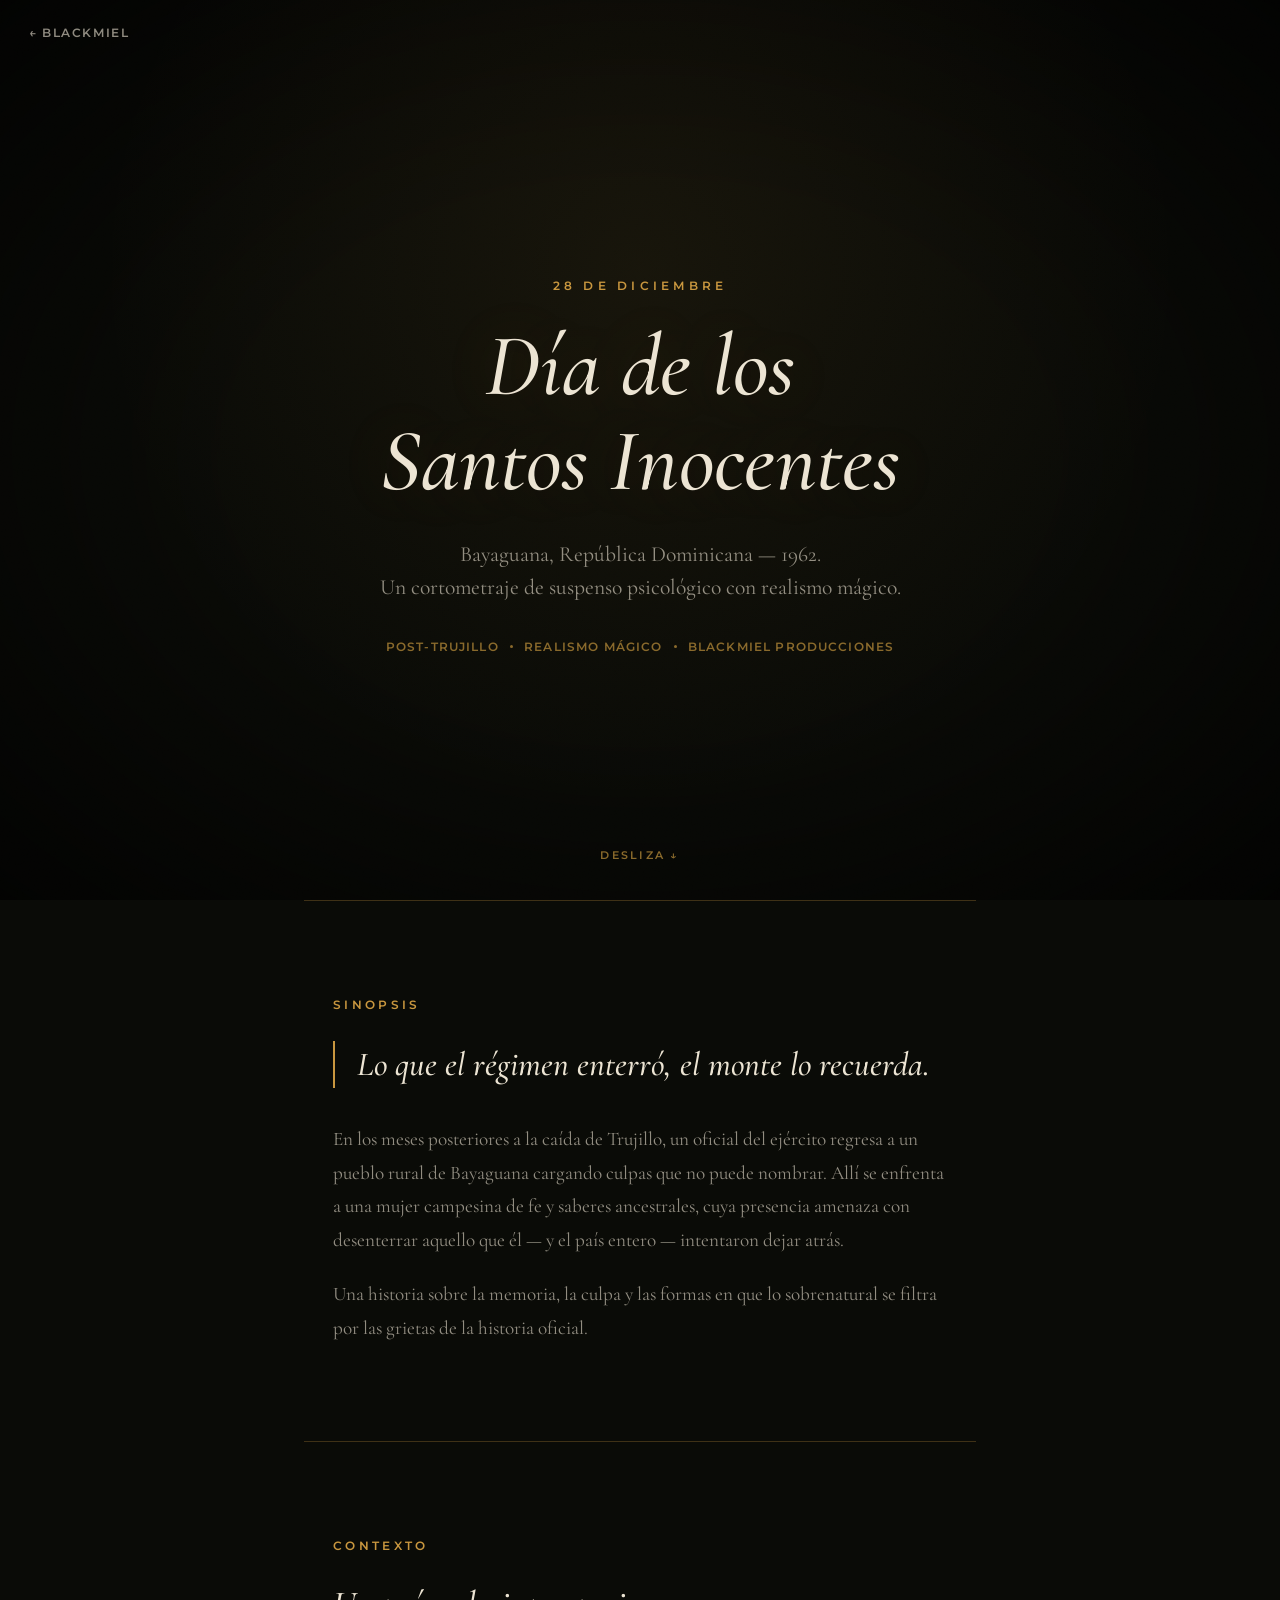
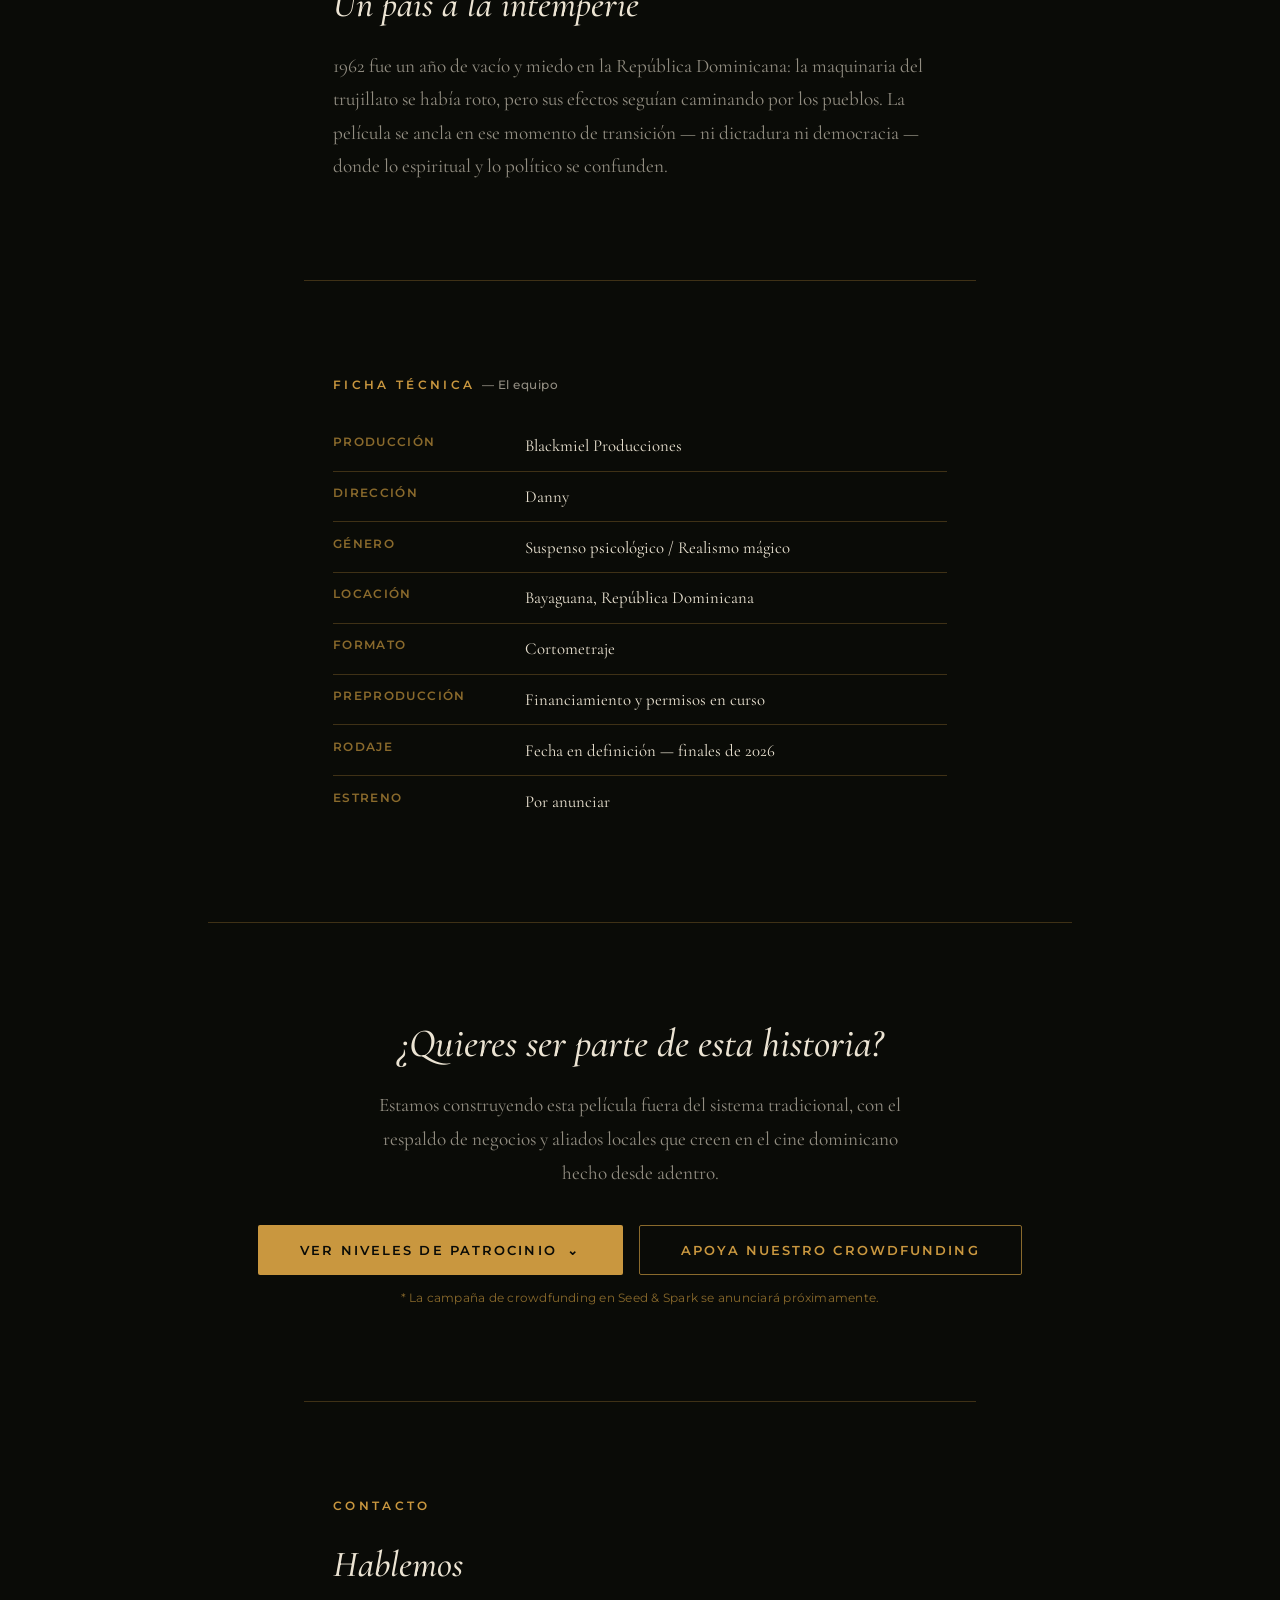
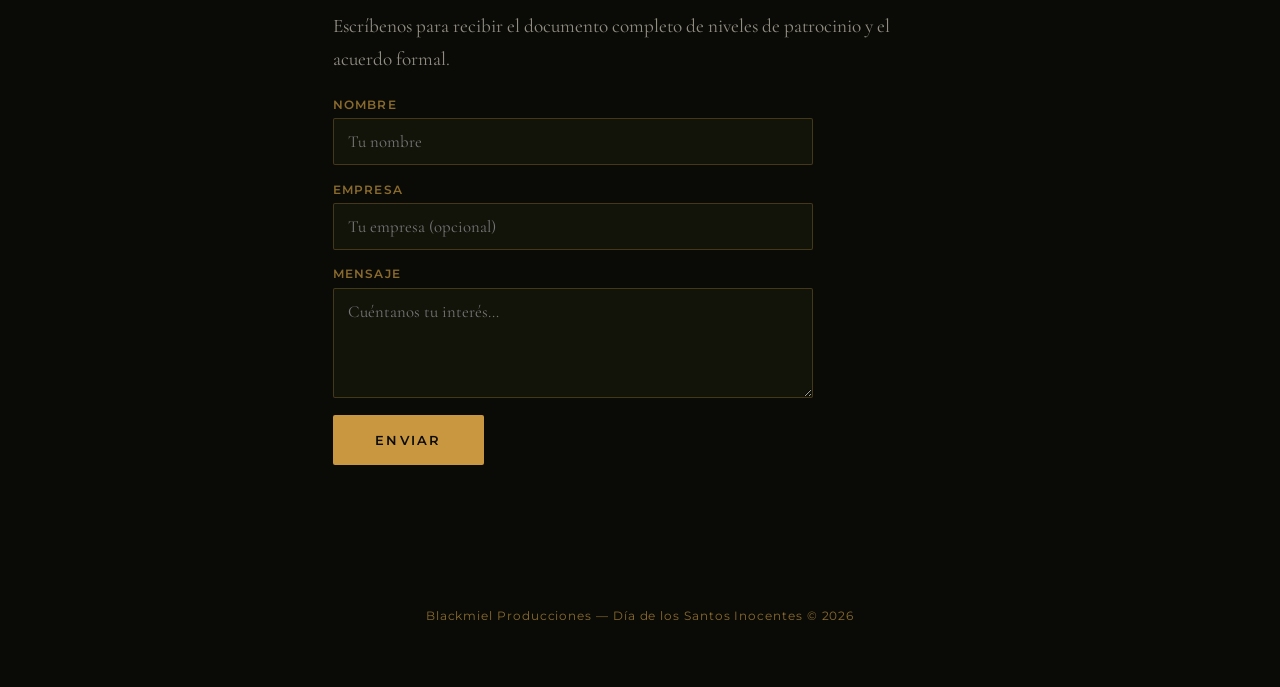
==== dia-de-los-santos-inocentes.html @ 409fcb4c "Sitio blackmiel: intro animada, selector de perfiles, portafolio con carruseles y microsite de campa" ====
<!DOCTYPE html>
<html lang="es">
<head>
  <meta charset="UTF-8">
  <meta name="viewport" content="width=device-width, initial-scale=1.0">
  <title>Día de los Santos Inocentes — Blackmiel Producciones</title>
  <meta name="description" content="Día de los Santos Inocentes — cortometraje de suspenso psicológico con realismo mágico. Bayaguana, República Dominicana, 1962.">
  <link rel="icon" type="image/png" sizes="16x16" href="assets/favicon-16.png">
  <link rel="icon" type="image/png" sizes="32x32" href="assets/favicon-32.png">
  <link rel="icon" type="image/png" sizes="512x512" href="assets/favicon.png">
  <link rel="apple-touch-icon" href="assets/apple-touch-icon.png">
  <link rel="preconnect" href="https://fonts.googleapis.com">
  <link rel="preconnect" href="https://fonts.gstatic.com" crossorigin>
  <link href="https://fonts.googleapis.com/css2?family=Cormorant+Garamond:ital,wght@0,400;0,500;0,600;1,400;1,500&family=Montserrat:wght@500;600;700&display=swap" rel="stylesheet">
  <link rel="stylesheet" href="css/santos-inocentes.css">
</head>
<body class="dsi">

  <div class="dsi__vignette"></div>
  <div class="dsi__grain"></div>

  <a class="dsi__back" href="index.html">← blackmiel</a>

  <header class="dsi__hero">
    <p class="dsi__kicker">28 de diciembre</p>
    <h1 class="dsi__title">Día de los<br>Santos Inocentes</h1>
    <p class="dsi__subtitle">Bayaguana, República Dominicana — 1962.<br>Un cortometraje de suspenso psicológico con realismo mágico.</p>
    <div class="dsi__tags">
      <span>Post-Trujillo</span>
      <span class="dsi__tag-dot"></span>
      <span>Realismo mágico</span>
      <span class="dsi__tag-dot"></span>
      <span>Blackmiel Producciones</span>
    </div>
    <p class="dsi__scroll-cue">Desliza ↓</p>
  </header>

  <main>
    <section class="dsi__section dsi__reveal" id="sinopsis">
      <p class="dsi__label">Sinopsis</p>
      <blockquote class="dsi__pullquote">Lo que el régimen enterró, el monte lo recuerda.</blockquote>
      <p class="dsi__body">En los meses posteriores a la caída de Trujillo, un oficial del ejército regresa a un pueblo rural de Bayaguana cargando culpas que no puede nombrar. Allí se enfrenta a una mujer campesina de fe y saberes ancestrales, cuya presencia amenaza con desenterrar aquello que él — y el país entero — intentaron dejar atrás.</p>
      <p class="dsi__body">Una historia sobre la memoria, la culpa y las formas en que lo sobrenatural se filtra por las grietas de la historia oficial.</p>
    </section>

    <section class="dsi__section dsi__reveal" id="contexto">
      <p class="dsi__label">Contexto</p>
      <h2 class="dsi__subhead">Un país a la intemperie</h2>
      <p class="dsi__body">1962 fue un año de vacío y miedo en la República Dominicana: la maquinaria del trujillato se había roto, pero sus efectos seguían caminando por los pueblos. La película se ancla en ese momento de transición — ni dictadura ni democracia — donde lo espiritual y lo político se confunden.</p>
    </section>

    <section class="dsi__section dsi__reveal" id="ficha">
      <p class="dsi__label">Ficha técnica <span class="dsi__label-sub">— El equipo</span></p>
      <dl class="dsi__specs">
        <div class="dsi__spec"><dt>Producción</dt><dd>Blackmiel Producciones</dd></div>
        <div class="dsi__spec"><dt>Dirección</dt><dd>Danny</dd></div>
        <div class="dsi__spec"><dt>Género</dt><dd>Suspenso psicológico / Realismo mágico</dd></div>
        <div class="dsi__spec"><dt>Locación</dt><dd>Bayaguana, República Dominicana</dd></div>
        <div class="dsi__spec"><dt>Formato</dt><dd>Cortometraje</dd></div>
        <div class="dsi__spec"><dt>Preproducción</dt><dd>Financiamiento y permisos en curso</dd></div>
        <div class="dsi__spec"><dt>Rodaje</dt><dd>Fecha en definición — finales de 2026</dd></div>
        <div class="dsi__spec"><dt>Estreno</dt><dd>Por anunciar</dd></div>
      </dl>
    </section>

    <section class="dsi__section dsi__cta dsi__reveal" id="patrocinio">
      <h2 class="dsi__cta-title">¿Quieres ser parte de esta historia?</h2>
      <p class="dsi__body">Estamos construyendo esta película fuera del sistema tradicional, con el respaldo de negocios y aliados locales que creen en el cine dominicano hecho desde adentro.</p>

      <div class="dsi__cta-actions">
        <button class="dsi__btn" id="btnTogglePatrocinio" type="button" aria-expanded="false" aria-controls="patrocinioPanel">
          Ver niveles de patrocinio <span class="dsi__btn-chevron">⌄</span>
        </button>
        <button class="dsi__btn dsi__btn--ghost" id="btnCrowdfunding" type="button" aria-describedby="crowdfundingNote">
          Apoya nuestro crowdfunding
        </button>
      </div>
      <p class="dsi__cta-note" id="crowdfundingNote">* La campaña de crowdfunding en Seed &amp; Spark se anunciará próximamente.</p>

      <div class="dsi__panel" id="patrocinioPanel">
        <p class="dsi__label">Patrocinio Cultural</p>
        <h3 class="dsi__subhead">Súmate a contar esta historia</h3>
        <p class="dsi__body">No buscamos inversionistas — buscamos aliados que crean en el valor cultural de contar nuestras propias historias. A cambio de tu respaldo, tu marca se convierte en parte del viaje de esta película.</p>

        <div class="dsi__tiers">
          <article class="dsi__tier">
            <p class="dsi__tier-num">Nivel I</p>
            <h4 class="dsi__tier-name">Patrocinio de entrada</h4>
            <ul class="dsi__tier-list">
              <li>Mención en créditos</li>
              <li>Contenido en redes sociales</li>
            </ul>
          </article>
          <article class="dsi__tier">
            <p class="dsi__tier-num">Nivel II</p>
            <h4 class="dsi__tier-name">Patrocinio de apoyo</h4>
            <ul class="dsi__tier-list">
              <li>Todo lo del Nivel I</li>
              <li>Logo en materiales de producción</li>
            </ul>
          </article>
          <article class="dsi__tier">
            <p class="dsi__tier-num">Nivel III</p>
            <h4 class="dsi__tier-name">Patrocinio colaborador</h4>
            <ul class="dsi__tier-list">
              <li>Todo lo anterior</li>
              <li>Contenido de marca en set</li>
            </ul>
          </article>
          <article class="dsi__tier">
            <p class="dsi__tier-num">Nivel IV</p>
            <h4 class="dsi__tier-name">Patrocinio aliado</h4>
            <ul class="dsi__tier-list">
              <li>Todo lo anterior</li>
              <li>Invitación al set de rodaje</li>
            </ul>
          </article>
          <article class="dsi__tier">
            <p class="dsi__tier-num">Nivel V</p>
            <h4 class="dsi__tier-name">Patrocinio destacado</h4>
            <ul class="dsi__tier-list">
              <li>Todo lo anterior</li>
              <li>Entradas al estreno</li>
            </ul>
          </article>
          <article class="dsi__tier dsi__tier--top">
            <p class="dsi__tier-num">Nivel VI</p>
            <h4 class="dsi__tier-name">Patrocinador principal</h4>
            <ul class="dsi__tier-list">
              <li>Todo lo anterior</li>
              <li>Crédito de Productor Asociado</li>
            </ul>
          </article>
        </div>
      </div>
    </section>

    <section class="dsi__section dsi__reveal" id="contacto-dsi">
      <p class="dsi__label">Contacto</p>
      <h2 class="dsi__subhead">Hablemos</h2>
      <p class="dsi__body">Escríbenos para recibir el documento completo de niveles de patrocinio y el acuerdo formal.</p>

      <form class="dsi__form" id="dsiForm" novalidate>
        <label>Nombre<input type="text" name="nombre" placeholder="Tu nombre" required></label>
        <label>Empresa<input type="text" name="empresa" placeholder="Tu empresa (opcional)"></label>
        <label>Mensaje<textarea name="mensaje" rows="4" placeholder="Cuéntanos tu interés…" required></textarea></label>
        <button class="dsi__btn" type="submit">Enviar</button>
        <p class="dsi__form-ok" id="dsiFormOk" hidden>Gracias, te responderemos pronto.</p>
      </form>
    </section>
  </main>

  <footer class="dsi__footer">
    <p>Blackmiel Producciones — Día de los Santos Inocentes © 2026</p>
  </footer>

  <script src="js/santos-inocentes.js"></script>
</body>
</html>
---- css/santos-inocentes.css ----
/* ============================================================
   Día de los Santos Inocentes — microsite de campaña
   Estética distinta al resto de blackmiel: ficha de época,
   oro envejecido sobre negro-verde nocturno, tipografía serif.
   ============================================================ */

:root {
  --dsi-bg: #0a0b07;
  --dsi-bg-alt: #121309;
  --dsi-gold: #c9973f;
  --dsi-gold-dim: #8a6a2c;
  --dsi-cream: #ece4d3;
  --dsi-fog: rgba(236, 228, 211, 0.6);
  --dsi-line: rgba(201, 151, 63, 0.28);
}

* { margin: 0; padding: 0; box-sizing: border-box; }

html, body.dsi {
  background: var(--dsi-bg);
  color: var(--dsi-cream);
  font-family: 'Cormorant Garamond', Georgia, serif;
}

body.dsi { overflow-x: hidden; }

img { max-width: 100%; }
a { color: inherit; }

/* ---------- textura: viñeta + grano ---------- */

.dsi__vignette {
  position: fixed;
  inset: 0;
  z-index: 1;
  pointer-events: none;
  background:
    radial-gradient(ellipse at 50% 30%, rgba(201, 151, 63, 0.07), transparent 60%),
    radial-gradient(ellipse at center, transparent 40%, rgba(0, 0, 0, 0.75) 100%);
}

.dsi__grain {
  position: fixed;
  inset: 0;
  z-index: 1;
  pointer-events: none;
  opacity: 0.05;
  mix-blend-mode: overlay;
  background-image: url("data:image/svg+xml,%3Csvg xmlns='http://www.w3.org/2000/svg' width='140' height='140'%3E%3Cfilter id='n'%3E%3CfeTurbulence type='fractalNoise' baseFrequency='0.85' numOctaves='2' stitchTiles='stitch'/%3E%3C/filter%3E%3Crect width='100%25' height='100%25' filter='url(%23n)'/%3E%3C/svg%3E");
}

/* ---------- navegación de regreso ---------- */

.dsi__back {
  position: fixed;
  top: 1.6rem;
  left: 1.8rem;
  z-index: 10;
  font-family: 'Montserrat', sans-serif;
  font-size: 0.72rem;
  font-weight: 600;
  letter-spacing: 0.14em;
  text-transform: uppercase;
  color: var(--dsi-fog);
  text-decoration: none;
  transition: color 0.3s;
}

.dsi__back:hover { color: var(--dsi-gold); }

/* ---------- hero ---------- */

.dsi__hero {
  position: relative;
  z-index: 2;
  min-height: 100vh;
  display: flex;
  flex-direction: column;
  align-items: center;
  justify-content: center;
  text-align: center;
  padding: 6rem 1.5rem 4rem;
}

.dsi__kicker {
  font-family: 'Montserrat', sans-serif;
  font-size: 0.78rem;
  font-weight: 600;
  letter-spacing: 0.34em;
  text-transform: uppercase;
  color: var(--dsi-gold);
  margin-bottom: 1.6rem;
}

.dsi__title {
  font-weight: 500;
  font-style: italic;
  font-size: clamp(2.6rem, 8vw, 5.5rem);
  line-height: 1.08;
  color: var(--dsi-cream);
  text-shadow: 0 0 60px rgba(201, 151, 63, 0.2);
  margin-bottom: 1.8rem;
}

.dsi__subtitle {
  font-size: clamp(1.05rem, 2vw, 1.35rem);
  line-height: 1.55;
  color: var(--dsi-fog);
  max-width: 34rem;
  margin-bottom: 2.2rem;
}

.dsi__tags {
  display: flex;
  align-items: center;
  gap: 0.7rem;
  flex-wrap: wrap;
  justify-content: center;
  font-family: 'Montserrat', sans-serif;
  font-size: 0.72rem;
  font-weight: 600;
  letter-spacing: 0.1em;
  text-transform: uppercase;
  color: var(--dsi-gold-dim);
}

.dsi__tag-dot { width: 3px; height: 3px; border-radius: 50%; background: var(--dsi-gold-dim); }

.dsi__scroll-cue {
  position: absolute;
  bottom: 2.4rem;
  left: 50%;
  transform: translateX(-50%);
  font-family: 'Montserrat', sans-serif;
  font-size: 0.7rem;
  font-weight: 600;
  letter-spacing: 0.2em;
  text-transform: uppercase;
  color: var(--dsi-gold-dim);
  animation: dsi-bob 2.6s ease-in-out infinite;
}

@keyframes dsi-bob {
  0%, 100% { transform: translate(-50%, 0); opacity: 0.55; }
  50% { transform: translate(-50%, 8px); opacity: 1; }
}

/* ---------- secciones ---------- */

.dsi__section {
  position: relative;
  z-index: 2;
  max-width: 42rem;
  margin: 0 auto;
  padding: 6rem 1.8rem;
  border-top: 1px solid var(--dsi-line);
}

.dsi__reveal {
  opacity: 0;
  transform: translateY(26px);
  transition: opacity 1s ease, transform 1s ease;
}

.dsi__reveal.dsi__reveal--in {
  opacity: 1;
  transform: translateY(0);
}

.dsi__label {
  font-family: 'Montserrat', sans-serif;
  font-size: 0.75rem;
  font-weight: 600;
  letter-spacing: 0.28em;
  text-transform: uppercase;
  color: var(--dsi-gold);
  margin-bottom: 1.8rem;
}

.dsi__label-sub {
  color: var(--dsi-fog);
  letter-spacing: 0.04em;
  text-transform: none;
  font-weight: 500;
}

.dsi__pullquote {
  font-style: italic;
  font-weight: 500;
  font-size: clamp(1.5rem, 3.4vw, 2.1rem);
  line-height: 1.4;
  color: var(--dsi-cream);
  border-left: 2px solid var(--dsi-gold);
  padding-left: 1.4rem;
  margin-bottom: 2.2rem;
}

.dsi__subhead {
  font-weight: 500;
  font-style: italic;
  font-size: clamp(1.6rem, 3.6vw, 2.3rem);
  color: var(--dsi-cream);
  margin-bottom: 1.4rem;
}

.dsi__body {
  font-size: clamp(1.05rem, 1.8vw, 1.2rem);
  line-height: 1.75;
  color: var(--dsi-fog);
  margin-bottom: 1.3rem;
}

.dsi__body:last-child { margin-bottom: 0; }

/* ---------- ficha técnica ---------- */

.dsi__specs {
  display: flex;
  flex-direction: column;
}

.dsi__spec {
  display: grid;
  grid-template-columns: 11rem 1fr;
  gap: 1rem;
  padding: 0.9rem 0;
  border-bottom: 1px solid var(--dsi-line);
}

.dsi__spec:last-child { border-bottom: none; }

.dsi__spec dt {
  font-family: 'Montserrat', sans-serif;
  font-size: 0.72rem;
  font-weight: 600;
  letter-spacing: 0.12em;
  text-transform: uppercase;
  color: var(--dsi-gold-dim);
}

.dsi__spec dd {
  font-size: 1.05rem;
  color: var(--dsi-cream);
}

/* ---------- cta ---------- */

.dsi__cta {
  text-align: center;
  max-width: 54rem;
}

.dsi__cta-title {
  font-weight: 500;
  font-style: italic;
  font-size: clamp(1.7rem, 4vw, 2.5rem);
  color: var(--dsi-cream);
  margin-bottom: 1.4rem;
}

.dsi__cta > .dsi__body { max-width: 34rem; margin-left: auto; margin-right: auto; margin-bottom: 2.2rem; }

.dsi__btn {
  display: inline-block;
  border: 1px solid transparent;
  cursor: pointer;
  font-family: 'Montserrat', sans-serif;
  font-size: 0.82rem;
  font-weight: 600;
  letter-spacing: 0.16em;
  text-transform: uppercase;
  color: var(--dsi-bg);
  background: var(--dsi-gold);
  padding: 1rem 2.6rem;
  border-radius: 2px;
  text-decoration: none;
  transition: background 0.3s, box-shadow 0.3s, transform 0.3s, color 0.3s, border-color 0.3s;
}

.dsi__btn:hover {
  background: #ddb15c;
  box-shadow: 0 0 34px rgba(201, 151, 63, 0.4);
  transform: translateY(-1px);
}

.dsi__btn--ghost {
  background: transparent;
  color: var(--dsi-gold);
  border-color: var(--dsi-gold-dim);
}

.dsi__btn--ghost:hover {
  background: rgba(201, 151, 63, 0.08);
  border-color: var(--dsi-gold);
  box-shadow: none;
}

.dsi__btn-chevron {
  display: inline-block;
  margin-left: 0.3em;
  transition: transform 0.35s ease;
}

#btnTogglePatrocinio[aria-expanded="true"] .dsi__btn-chevron {
  transform: rotate(180deg);
}

.dsi__cta-actions {
  display: flex;
  gap: 1rem;
  flex-wrap: wrap;
  justify-content: center;
  margin-bottom: 1rem;
}

.dsi__cta-note {
  font-family: 'Montserrat', sans-serif;
  font-size: 0.74rem;
  color: var(--dsi-gold-dim);
  letter-spacing: 0.02em;
}

/* ---------- panel de patrocinio (desplegable) ---------- */

.dsi__panel {
  text-align: left;
  max-height: 0;
  opacity: 0;
  overflow: hidden;
  transition: max-height 0.7s cubic-bezier(0.4, 0, 0.2, 1), opacity 0.5s ease, margin-top 0.5s ease;
}

.dsi__panel--open {
  max-height: 3400px;
  opacity: 1;
  margin-top: 3rem;
}

.dsi__panel .dsi__label { text-align: left; }
.dsi__panel .dsi__subhead { text-align: left; }
.dsi__panel .dsi__body { text-align: left; max-width: none; margin-left: 0; margin-right: 0; }

.dsi__tiers {
  display: grid;
  grid-template-columns: repeat(auto-fit, minmax(15rem, 1fr));
  gap: 1px;
  background: var(--dsi-line);
  border: 1px solid var(--dsi-line);
  margin-top: 2.4rem;
}

.dsi__tier {
  background: var(--dsi-bg-alt);
  padding: 1.8rem 1.6rem;
}

.dsi__tier--top { background: rgba(201, 151, 63, 0.06); }

.dsi__tier-num {
  font-family: 'Montserrat', sans-serif;
  font-size: 0.7rem;
  font-weight: 600;
  letter-spacing: 0.18em;
  text-transform: uppercase;
  color: var(--dsi-gold);
  margin-bottom: 0.5rem;
}

.dsi__tier-name {
  font-weight: 500;
  font-style: italic;
  font-size: 1.3rem;
  color: var(--dsi-cream);
  margin-bottom: 1rem;
}

.dsi__tier-list { list-style: none; }

.dsi__tier-list li {
  position: relative;
  padding-left: 1.1rem;
  font-size: 0.95rem;
  color: var(--dsi-fog);
  line-height: 1.6;
}

.dsi__tier-list li::before {
  content: '—';
  position: absolute;
  left: 0;
  color: var(--dsi-gold-dim);
}

/* ---------- formulario de contacto ---------- */

.dsi__form {
  display: flex;
  flex-direction: column;
  gap: 1.1rem;
  max-width: 30rem;
}

.dsi__form label {
  display: flex;
  flex-direction: column;
  gap: 0.4rem;
  font-family: 'Montserrat', sans-serif;
  font-size: 0.72rem;
  font-weight: 600;
  letter-spacing: 0.1em;
  text-transform: uppercase;
  color: var(--dsi-gold-dim);
}

.dsi__form input,
.dsi__form textarea {
  background: var(--dsi-bg-alt);
  border: 1px solid var(--dsi-line);
  border-radius: 2px;
  color: var(--dsi-cream);
  font-family: 'Cormorant Garamond', Georgia, serif;
  font-size: 1.05rem;
  padding: 0.75rem 0.9rem;
  resize: vertical;
  transition: border-color 0.25s;
}

.dsi__form input:focus,
.dsi__form textarea:focus {
  outline: none;
  border-color: var(--dsi-gold);
}

.dsi__form .dsi__btn { align-self: flex-start; }

.dsi__form-ok {
  font-family: 'Montserrat', sans-serif;
  font-size: 0.8rem;
  color: var(--dsi-gold);
}

/* ---------- footer ---------- */

.dsi__footer {
  position: relative;
  z-index: 2;
  text-align: center;
  padding: 3rem 1.5rem 4rem;
  font-family: 'Montserrat', sans-serif;
  font-size: 0.72rem;
  letter-spacing: 0.08em;
  color: var(--dsi-gold-dim);
}

/* ============ RESPONSIVE ============ */

@media (max-width: 640px) {
  .dsi__section { padding: 4.5rem 1.4rem; }
  .dsi__spec { grid-template-columns: 1fr; gap: 0.25rem; }
}
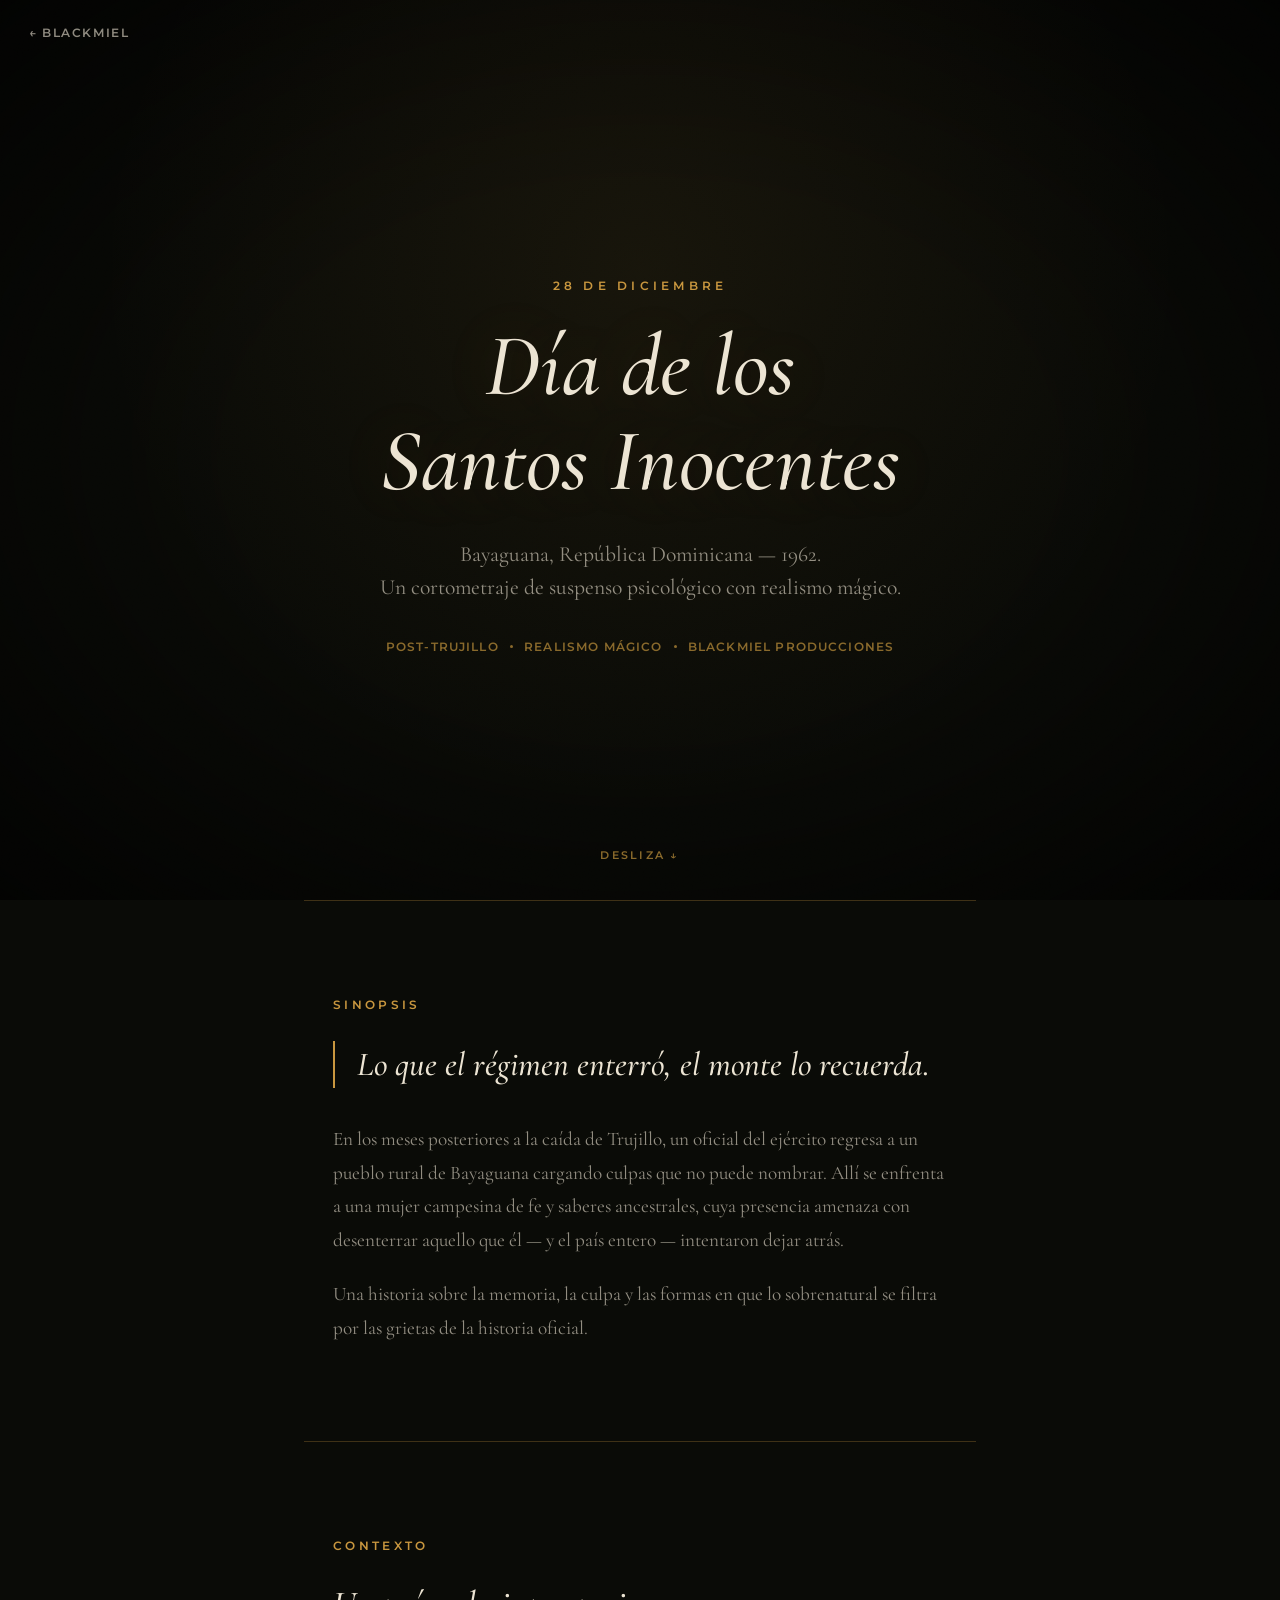
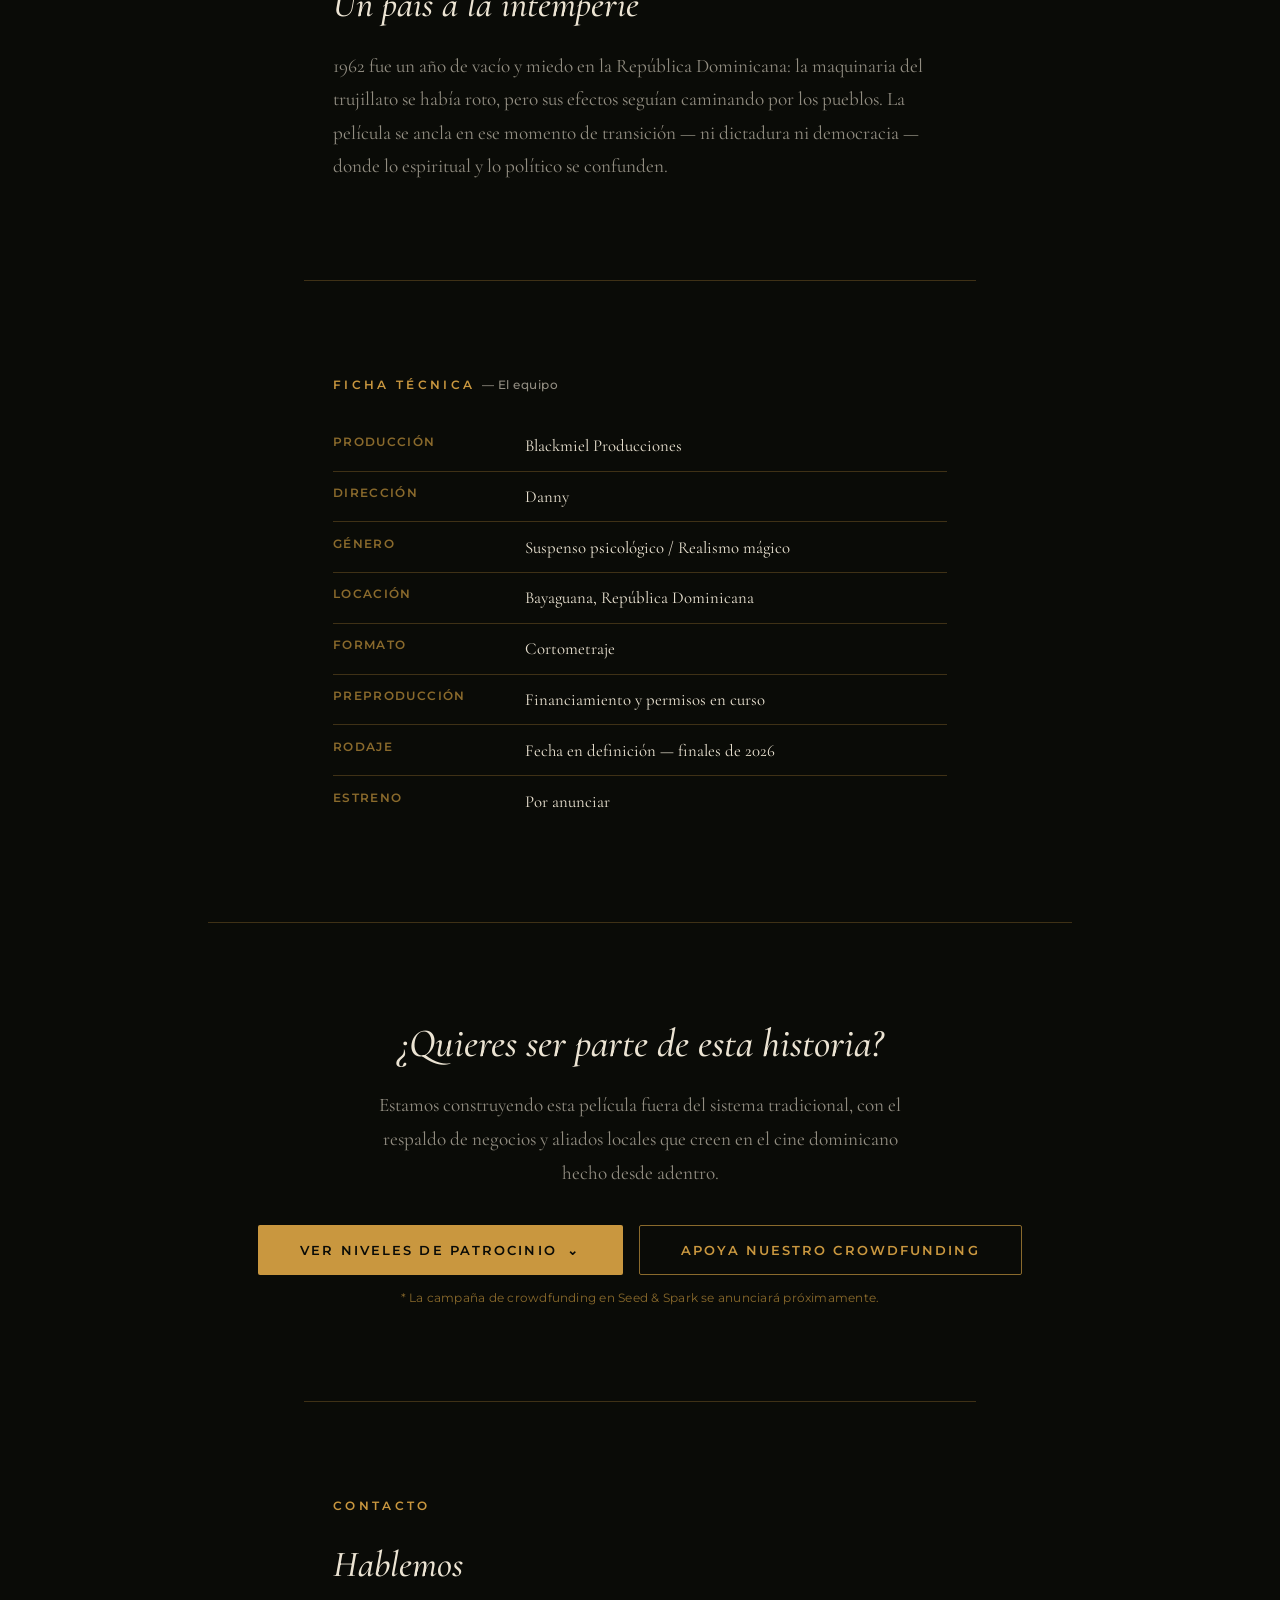
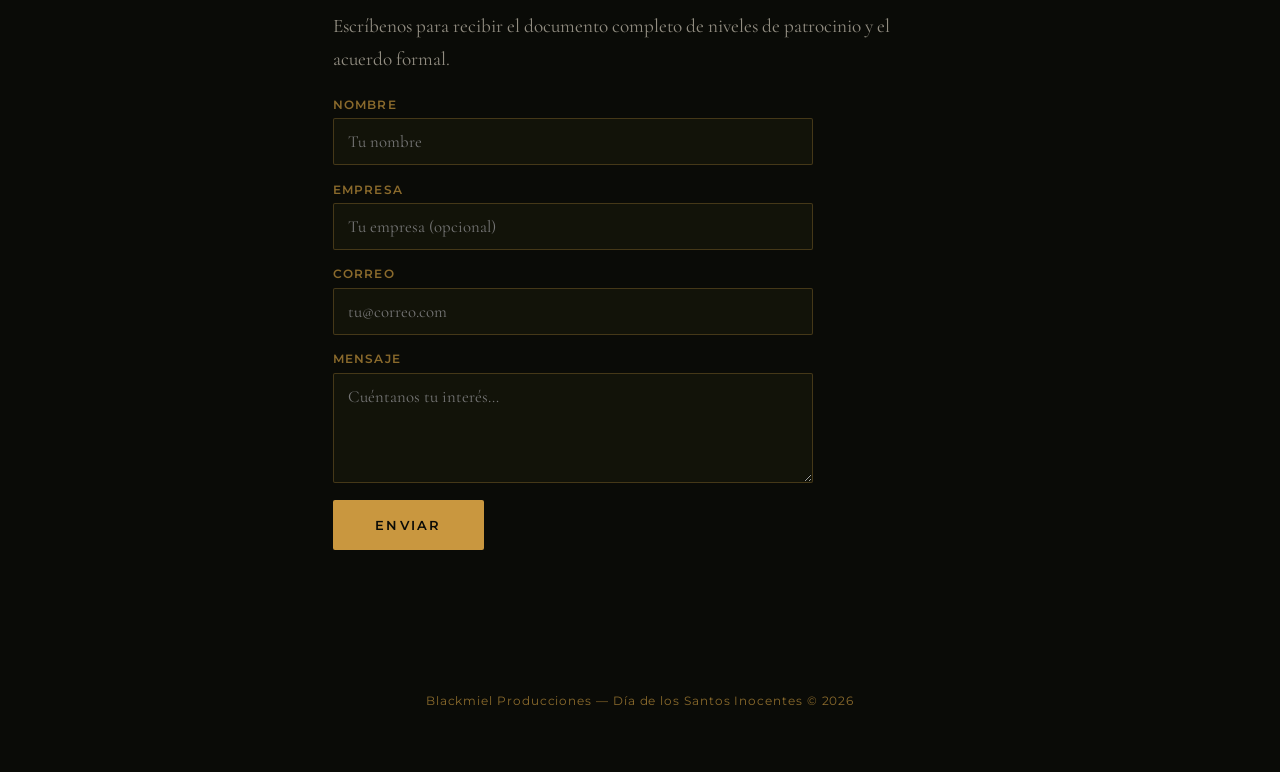
==== commit b85c24e5: "Formulario a Gmail, URLs limpias y panel inline de Cortometrajes - Formularios (Contacto y Santos In" ====
--- a/dia-de-los-santos-inocentes.html
+++ b/dia-de-los-santos-inocentes.html
@@ -19,7 +19,7 @@
   <div class="dsi__vignette"></div>
   <div class="dsi__grain"></div>
 
-  <a class="dsi__back" href="index.html">← blackmiel</a>
+  <a class="dsi__back" href="https://blackmiel.com/">← blackmiel</a>
 
   <header class="dsi__hero">
     <p class="dsi__kicker">28 de diciembre</p>
@@ -141,11 +141,15 @@
       <p class="dsi__body">Escríbenos para recibir el documento completo de niveles de patrocinio y el acuerdo formal.</p>
 
       <form class="dsi__form" id="dsiForm" novalidate>
+        <input type="hidden" name="_subject" value="Nuevo interés de patrocinio — Santos Inocentes">
+        <input type="text" name="_honey" style="display:none" tabindex="-1" autocomplete="off">
         <label>Nombre<input type="text" name="nombre" placeholder="Tu nombre" required></label>
         <label>Empresa<input type="text" name="empresa" placeholder="Tu empresa (opcional)"></label>
+        <label>Correo<input type="email" name="correo" placeholder="tu@correo.com" required></label>
         <label>Mensaje<textarea name="mensaje" rows="4" placeholder="Cuéntanos tu interés…" required></textarea></label>
         <button class="dsi__btn" type="submit">Enviar</button>
         <p class="dsi__form-ok" id="dsiFormOk" hidden>Gracias, te responderemos pronto.</p>
+        <p class="dsi__form-error" id="dsiFormError" hidden>No se pudo enviar. Escríbenos directo a blackmielrd@gmail.com.</p>
       </form>
     </section>
   </main>
--- a/css/santos-inocentes.css
+++ b/css/santos-inocentes.css
@@ -439,6 +439,14 @@
   color: var(--dsi-gold);
 }
 
+.dsi__form-error {
+  font-family: 'Montserrat', sans-serif;
+  font-size: 0.8rem;
+  color: #ff8a8a;
+}
+
+.dsi__btn[disabled] { opacity: 0.6; cursor: not-allowed; }
+
 /* ---------- footer ---------- */
 
 .dsi__footer {
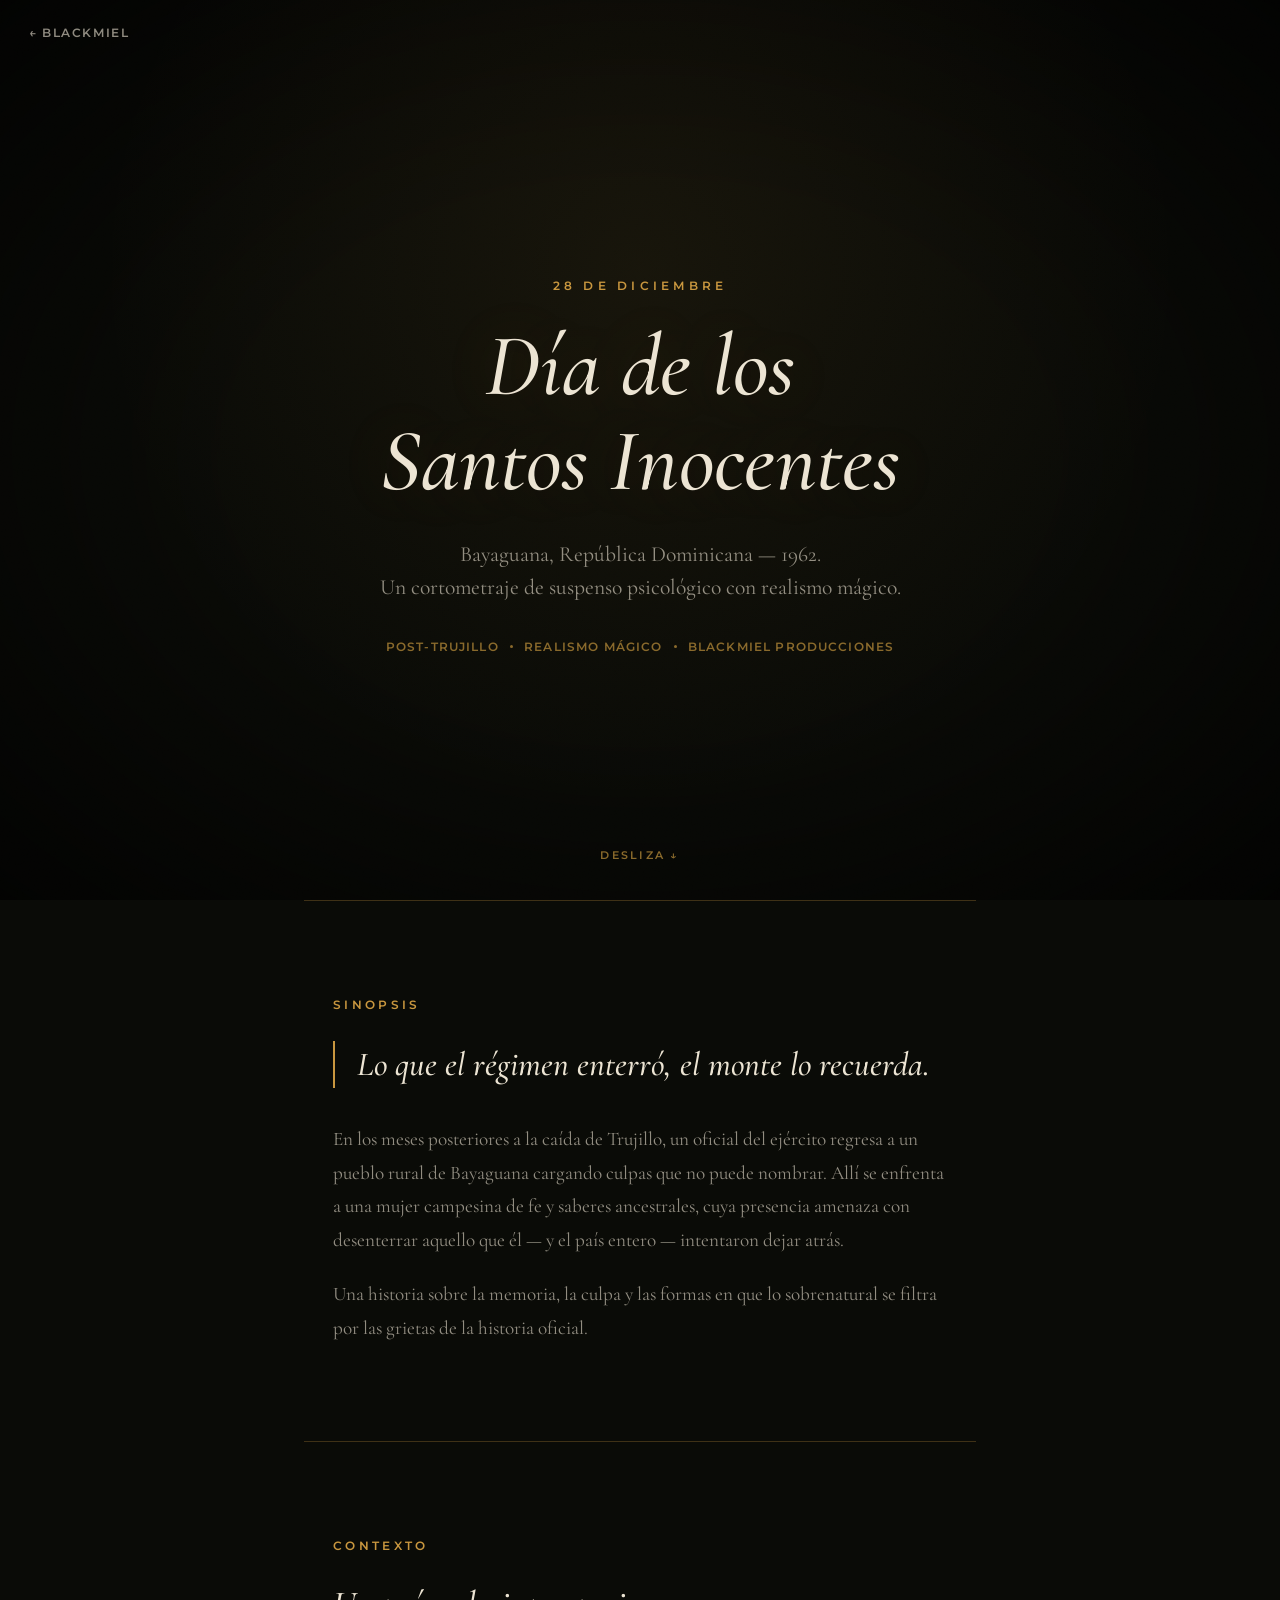
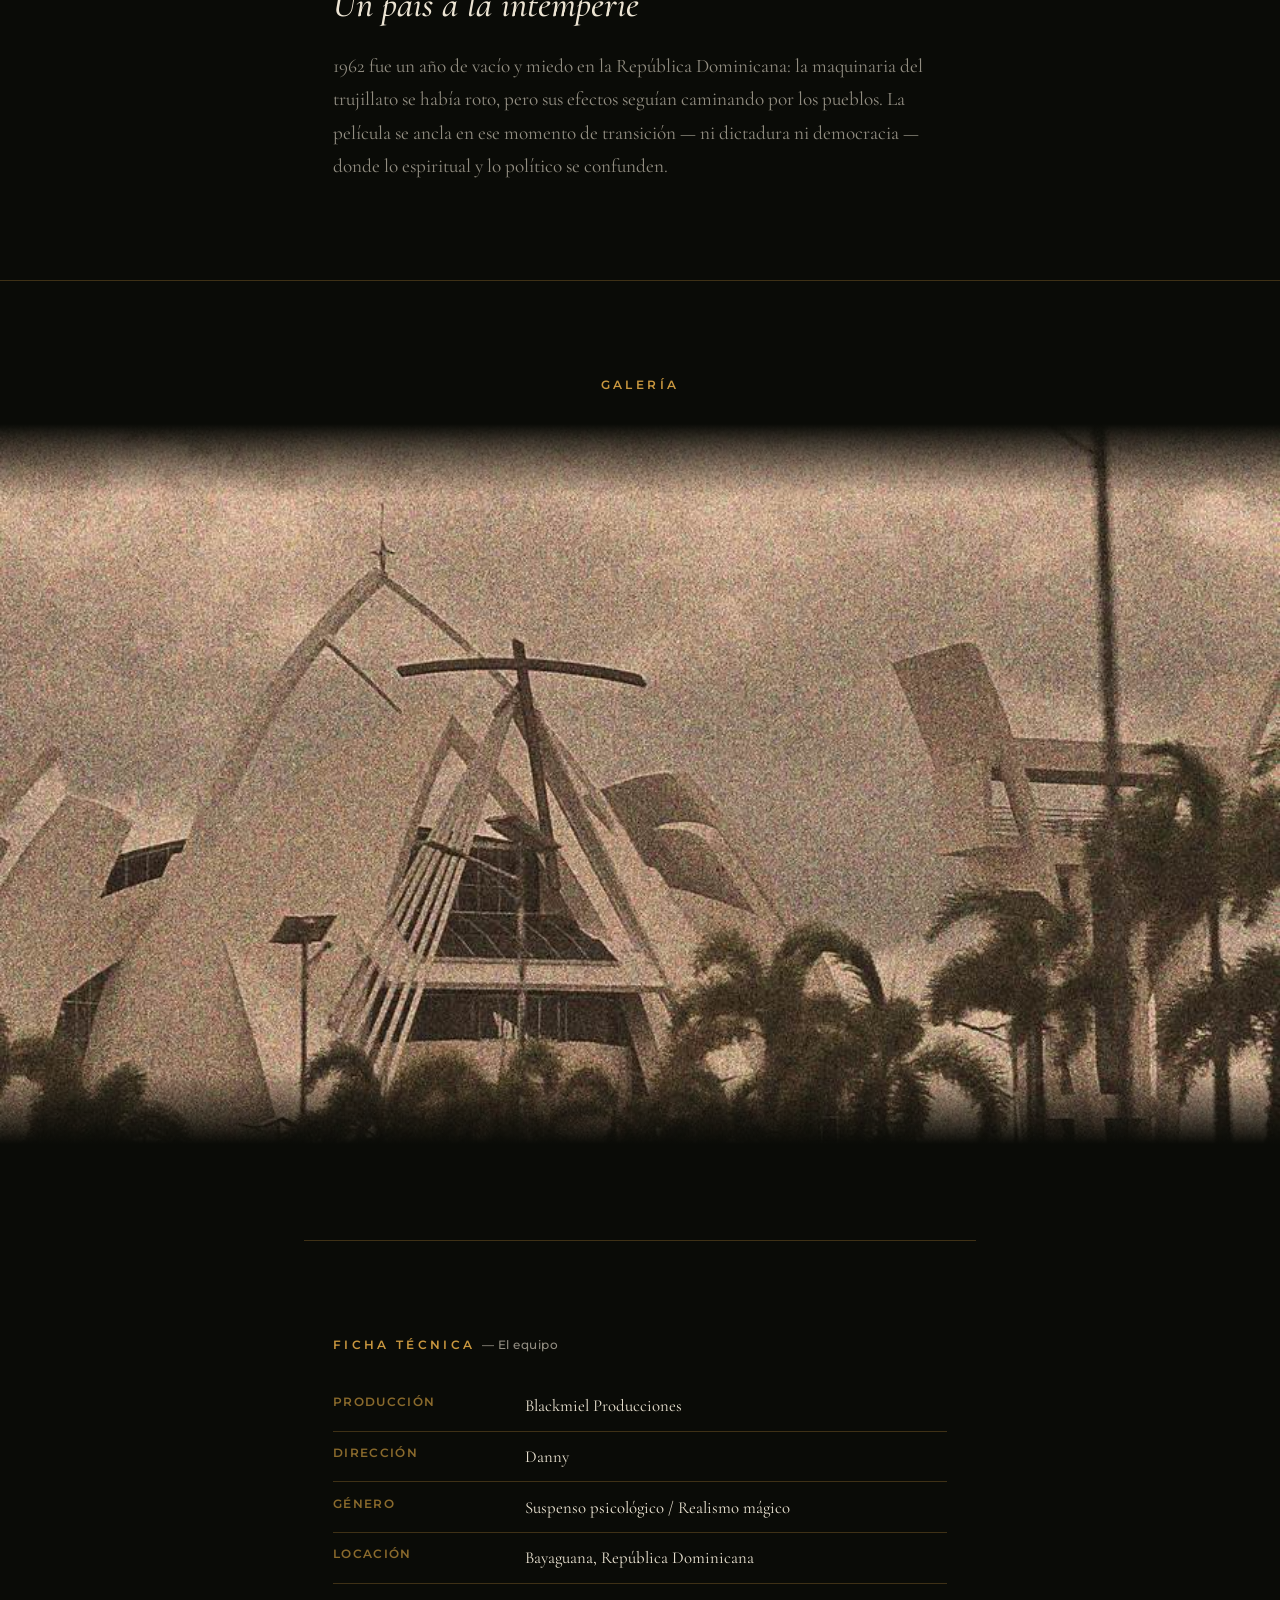
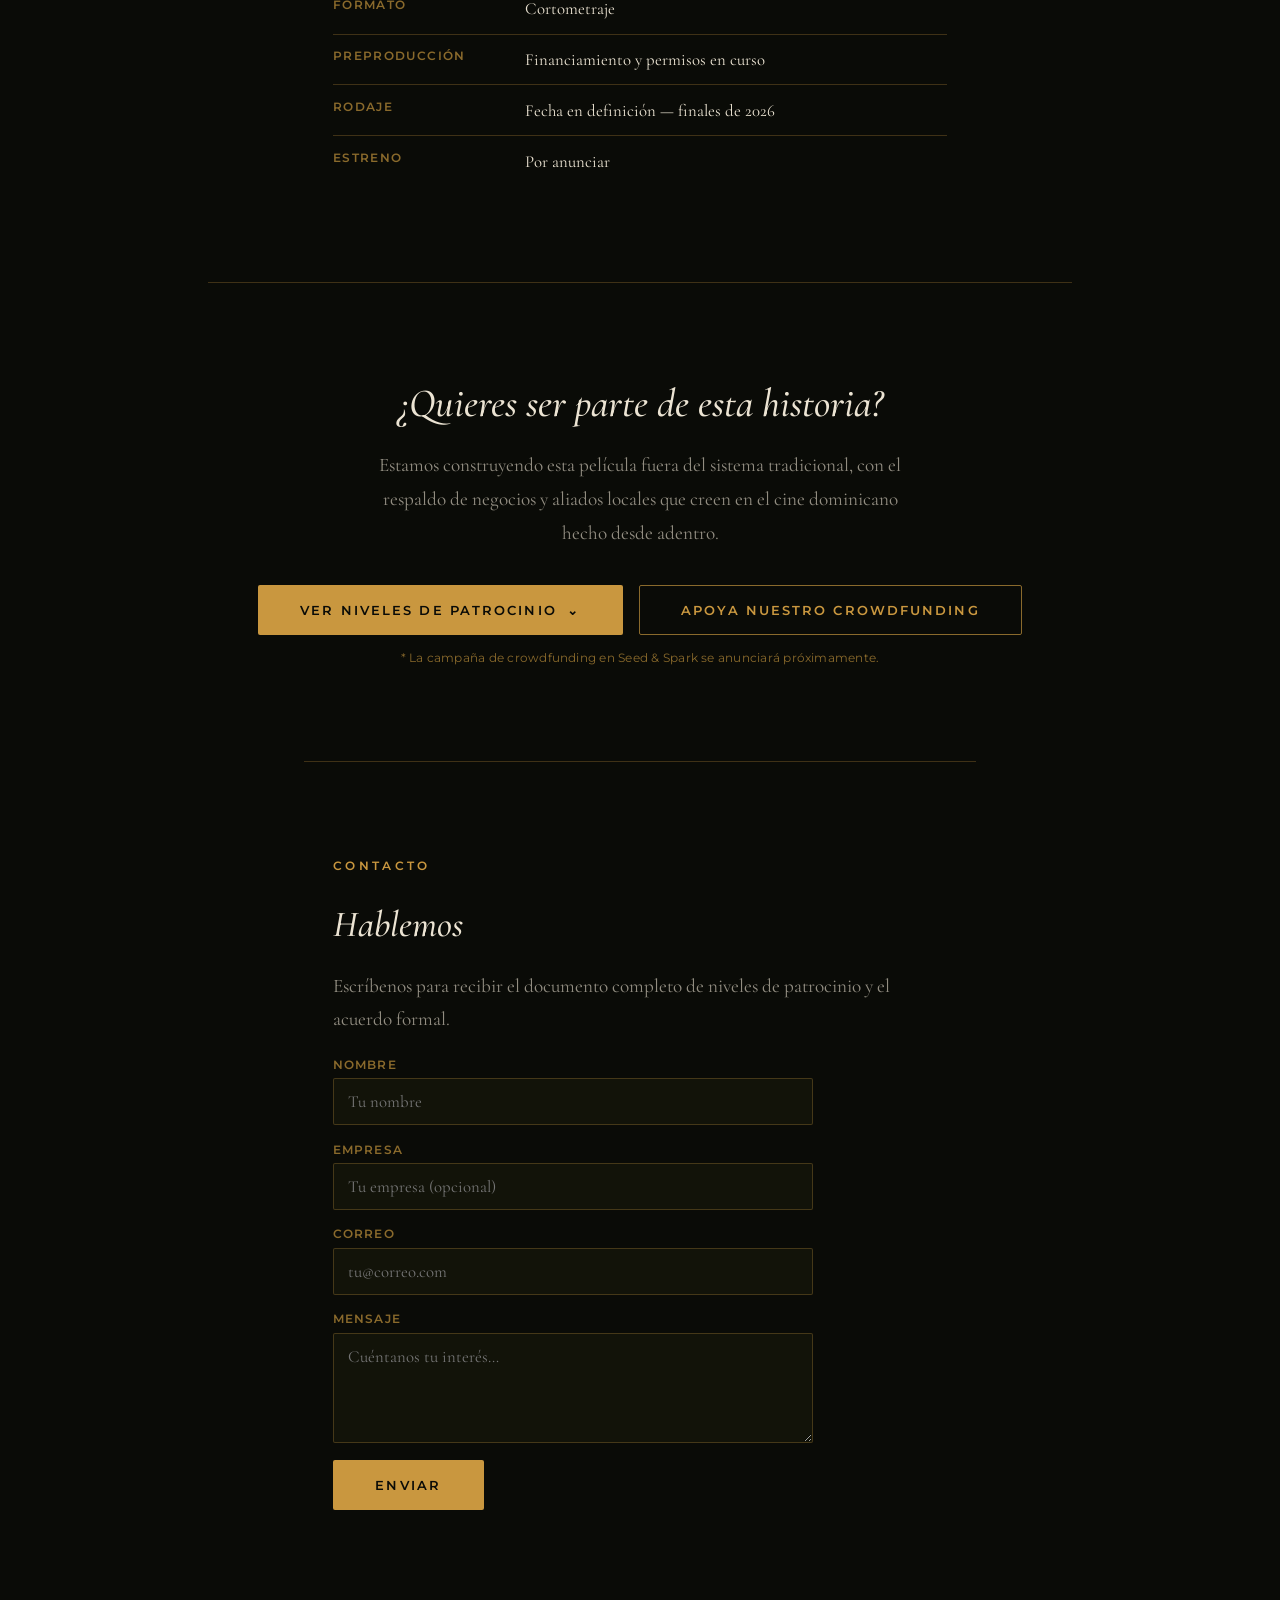
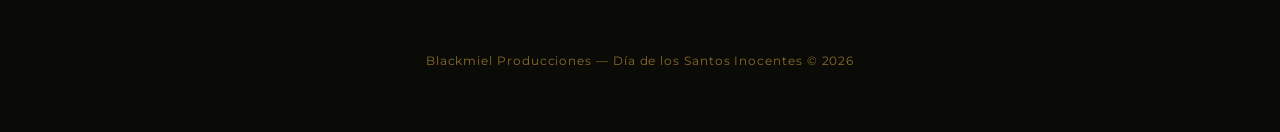
==== commit 975f24da: "Agregar galería de locación con slideshow de desvanecimiento lento Sección full-bleed entre Contexto" ====
--- a/dia-de-los-santos-inocentes.html
+++ b/dia-de-los-santos-inocentes.html
@@ -47,6 +47,23 @@
       <p class="dsi__label">Contexto</p>
       <h2 class="dsi__subhead">Un país a la intemperie</h2>
       <p class="dsi__body">1962 fue un año de vacío y miedo en la República Dominicana: la maquinaria del trujillato se había roto, pero sus efectos seguían caminando por los pueblos. La película se ancla en ese momento de transición — ni dictadura ni democracia — donde lo espiritual y lo político se confunden.</p>
+    </section>
+
+    <section class="dsi__gallery dsi__reveal" id="galeria">
+      <p class="dsi__label dsi__gallery-label">Galería</p>
+      <div class="dsi__gallery-frame">
+        <img class="dsi__gallery-slide dsi__gallery-slide--active" src="assets/santos-galeria/galeria-01.jpg" alt="Locación — Día de los Santos Inocentes">
+        <img class="dsi__gallery-slide" src="assets/santos-galeria/galeria-02.jpg" alt="Locación — Día de los Santos Inocentes">
+        <img class="dsi__gallery-slide" src="assets/santos-galeria/galeria-03.jpg" alt="Locación — Día de los Santos Inocentes">
+        <img class="dsi__gallery-slide" src="assets/santos-galeria/galeria-04.jpg" alt="Locación — Día de los Santos Inocentes">
+        <img class="dsi__gallery-slide" src="assets/santos-galeria/galeria-05.jpg" alt="Locación — Día de los Santos Inocentes">
+        <img class="dsi__gallery-slide" src="assets/santos-galeria/galeria-06.jpg" alt="Locación — Día de los Santos Inocentes">
+        <img class="dsi__gallery-slide" src="assets/santos-galeria/galeria-07.jpg" alt="Locación — Día de los Santos Inocentes">
+        <img class="dsi__gallery-slide" src="assets/santos-galeria/galeria-08.jpg" alt="Locación — Día de los Santos Inocentes">
+        <img class="dsi__gallery-slide" src="assets/santos-galeria/galeria-09.jpg" alt="Locación — Día de los Santos Inocentes">
+        <img class="dsi__gallery-slide" src="assets/santos-galeria/galeria-10.jpg" alt="Locación — Día de los Santos Inocentes">
+        <img class="dsi__gallery-slide" src="assets/santos-galeria/galeria-11.jpg" alt="Locación — Día de los Santos Inocentes">
+      </div>
     </section>
 
     <section class="dsi__section dsi__reveal" id="ficha">
--- a/css/santos-inocentes.css
+++ b/css/santos-inocentes.css
@@ -212,6 +212,59 @@
 
 .dsi__body:last-child { margin-bottom: 0; }
 
+/* ---------- galería (slideshow con desvanecimiento) ---------- */
+
+.dsi__gallery {
+  position: relative;
+  z-index: 2;
+  padding: 6rem 0;
+  border-top: 1px solid var(--dsi-line);
+}
+
+.dsi__gallery-label {
+  max-width: 42rem;
+  margin: 0 auto 2rem;
+  padding: 0 1.8rem;
+  text-align: center;
+}
+
+.dsi__gallery-frame {
+  position: relative;
+  width: 100%;
+  aspect-ratio: 16 / 9;
+  overflow: hidden;
+  background: var(--dsi-bg-alt);
+}
+
+.dsi__gallery-slide {
+  position: absolute;
+  inset: 0;
+  width: 100%;
+  height: 100%;
+  object-fit: cover;
+  opacity: 0;
+  transform: scale(1.045);
+  transition: opacity 2.6s ease, transform 11s ease;
+}
+
+.dsi__gallery-slide--active {
+  opacity: 1;
+  transform: scale(1);
+  transition: opacity 2.6s ease, transform 11s ease-out;
+}
+
+.dsi__gallery-frame::after {
+  content: '';
+  position: absolute;
+  inset: 0;
+  background: linear-gradient(180deg, var(--dsi-bg) 0%, transparent 10%, transparent 90%, var(--dsi-bg) 100%);
+  pointer-events: none;
+}
+
+@media (max-width: 640px) {
+  .dsi__gallery-frame { aspect-ratio: 3 / 4; }
+}
+
 /* ---------- ficha técnica ---------- */
 
 .dsi__specs {
